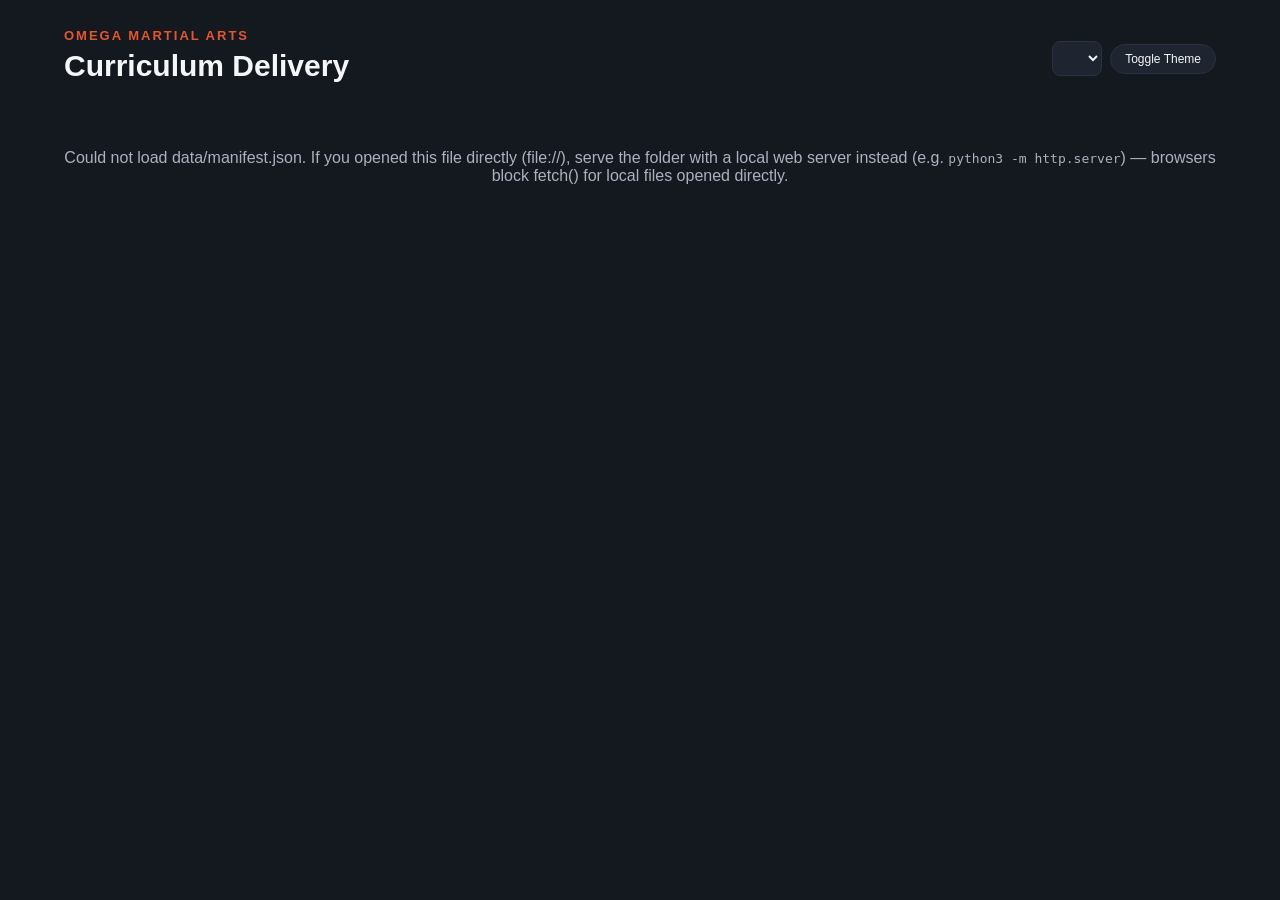
==== index.html @ 57986a1b "Add files via upload" ====
<!DOCTYPE html>
<html lang="en">
<head>
<meta charset="UTF-8">
<meta name="viewport" content="width=device-width, initial-scale=1.0">
<title>OMA Curriculum Delivery</title>
<link rel="stylesheet" href="styles.css">
</head>
<body>
<div class="wrap">
  <header>
    <div class="top-bar">
      <div>
        <div class="eyebrow">OMEGA MARTIAL ARTS</div>
        <h1 id="cycleTitle">Curriculum Delivery</h1>
      </div>
      <div style="display:flex; gap:8px; align-items:center;">
        <select class="curriculum-picker" id="curriculumPicker"></select>
        <button class="theme-toggle" onclick="toggleTheme()">Toggle Theme</button>
      </div>
    </div>
  </header>
  <main id="app">
    <div class="loading">Loading curriculum…</div>
  </main>
</div>
<script src="app.js"></script>
</body>
</html>
---- styles.css ----
:root {
  --bg: #14181F;
  --card: #1E2430;
  --card-alt: #252C3B;
  --primary-focus-bg: #3A2418;
  --accent: #E4572E;
  --accent-deep: #8C1B1B;
  --accent2: #3E8E7E;
  --text: #F5F6F8;
  --text-muted: #AAB2C0;
  --border: #2A3140;
  --cue-bg: #252C3B;
}
[data-theme="light"] {
  --bg: #FFFFFF;
  --card: #F4F5F7;
  --card-alt: #ECEEF2;
  --primary-focus-bg: #FBEAE3;
  --accent: #C7401F;
  --accent-deep: #8C1B1B;
  --accent2: #2C6E60;
  --text: #1B1F27;
  --text-muted: #5B6472;
  --border: #E2E5EA;
  --cue-bg: #ECEEF2;
}
* { box-sizing: border-box; }
body {
  margin: 0;
  font-family: Arial, Helvetica, sans-serif;
  background: var(--bg);
  color: var(--text);
  transition: background 0.2s, color 0.2s;
}
.wrap { max-width: 1200px; margin: 0 auto; padding: 28px 24px 60px; position: relative; }

header { margin-bottom: 20px; }
.eyebrow { color: var(--accent); font-weight: bold; letter-spacing: 2px; font-size: 13px; margin-bottom: 6px; }
h1 { font-size: 30px; margin: 0 0 6px; }
.subtitle { color: var(--text-muted); font-size: 15px; margin: 0 0 4px; }
.tagline { color: var(--text-muted); font-style: italic; font-size: 13px; margin: 0; }

.top-bar {
  display: flex; justify-content: space-between; align-items: center;
  gap: 12px; flex-wrap: wrap; margin-bottom: 8px;
}

.curriculum-picker {
  background: var(--card); border: 1px solid var(--border); color: var(--text);
  padding: 8px 14px; border-radius: 8px; font-size: 13px; font-weight: bold;
  cursor: pointer;
}

.theme-toggle {
  background: var(--card); border: 1px solid var(--border); color: var(--text);
  padding: 7px 14px; border-radius: 20px; font-size: 12px; cursor: pointer;
}

/* ---- Generic tab levels (cycle / week / class / day) ---- */
nav.tabs-underline {
  display: flex; flex-wrap: wrap; gap: 6px; margin: 20px 0 4px;
  border-bottom: 1px solid var(--border); padding-bottom: 0;
}
nav.tabs-underline button {
  background: none; border: none; color: var(--text-muted);
  padding: 10px 14px; font-size: 13.5px; font-weight: bold; cursor: pointer;
  border-bottom: 3px solid transparent; margin-bottom: -1px;
}
nav.tabs-underline button.active { color: var(--accent); border-bottom-color: var(--accent); }
nav.tabs-underline button:hover:not(.active) { color: var(--text); }
nav.tabs-underline button .theme-sub {
  display: block; font-size: 10px; font-weight: normal; color: var(--accent2);
}

nav.tabs-pill {
  display: flex; flex-wrap: wrap; gap: 8px; margin: 16px 0 20px;
}
nav.tabs-pill button {
  background: var(--card); border: 1px solid var(--border); color: var(--text-muted);
  padding: 8px 18px; font-size: 12.5px; font-weight: bold; cursor: pointer; border-radius: 6px;
}
nav.tabs-pill button.active { background: var(--accent); color: #fff; border-color: var(--accent); }

nav.tabs-pill.deep button.active { background: var(--accent-deep); border-color: var(--accent-deep); }

.cycle-heading { margin: 14px 0 4px; }
.cycle-heading .title { font-size: 20px; font-weight: bold; }
.cycle-heading .sub { color: var(--text-muted); font-size: 13px; margin-top: 2px; }

.day-label { font-size: 22px; font-weight: bold; margin: 4px 0 2px; }
.meta-line { color: var(--text-muted); font-size: 12.5px; margin-bottom: 16px; }
.meta-line b { color: var(--text); }
.meta-line .play { color: var(--accent); font-style: italic; }

/* ---- Advanced-cycle layout: 2-col grid ---- */
.grid { display: grid; grid-template-columns: 1fr 1.05fr; gap: 12px; }
@media (max-width: 800px) { .grid { grid-template-columns: 1fr; } }
.col { display: flex; flex-direction: column; gap: 10px; }

.section-box { background: var(--card); border-radius: 4px; padding: 14px 16px; }
.section-box.primary { background: var(--primary-focus-bg); }
.section-box .label { font-size: 12.5px; font-weight: bold; letter-spacing: 0.3px; color: var(--accent2); margin-bottom: 6px; }
.section-box.primary .label { color: var(--accent); }
.section-box ul { margin: 0; padding-left: 18px; font-size: 13px; line-height: 1.5; }
.section-box li { margin-bottom: 3px; }
.section-box .time { color: var(--text-muted); font-size: 10.5px; margin-top: 8px; }

.water-break {
  background: var(--accent2); color: #fff; border-radius: 4px;
  padding: 12px 16px; display: flex; justify-content: space-between; align-items: center;
}
.water-break .label { font-weight: bold; font-size: 13px; }
.water-break .time { font-size: 11.5px; opacity: 0.9; }

.band {
  grid-column: 1 / -1; background: var(--card-alt); border-radius: 4px; padding: 14px 16px;
  display: grid; grid-template-columns: 220px 1fr; gap: 10px; align-items: start; margin-top: 4px;
}
@media (max-width: 700px) { .band { grid-template-columns: 1fr; } }
.band .label { font-weight: bold; color: var(--accent2); font-size: 13px; }

.cue-box {
  grid-column: 1 / -1; background: var(--cue-bg); border-left: 3px solid var(--accent);
  border-radius: 4px; padding: 12px 16px; font-size: 13px; margin-top: 4px;
}

/* ---- Ascend layout: numbered blocks + overview table ---- */
.blocks { display: flex; flex-direction: column; gap: 10px; margin-bottom: 12px; }
.blocks .section-box { display: flex; gap: 14px; align-items: flex-start; }
.blocks .section-box .num {
  flex: 0 0 28px; height: 28px; border-radius: 50%; display: flex; align-items: center; justify-content: center;
  background: var(--accent-deep); color: #fff; font-weight: bold; font-size: 13px;
}
.blocks .section-box .content { flex: 1; }
.blocks .section-box .body { font-size: 13px; line-height: 1.5; margin-top: 4px; }

.cue-grid { display: grid; grid-template-columns: repeat(3, 1fr); gap: 10px; margin-top: 4px; }
@media (max-width: 800px) { .cue-grid { grid-template-columns: 1fr; } }
.cue-cell { background: var(--cue-bg); border-left: 3px solid var(--accent); border-radius: 4px; padding: 12px 14px; }
.cue-cell .label { font-size: 11px; font-weight: bold; color: var(--accent2); margin-bottom: 4px; }
.cue-cell .text { font-size: 13px; line-height: 1.4; }

table.overview-table { width: 100%; border-collapse: collapse; margin: 14px 0; font-size: 12.5px; }
table.overview-table th {
  text-align: left; color: var(--text-muted); font-size: 11px; letter-spacing: 0.3px;
  padding: 8px 10px; border-bottom: 1px solid var(--border);
}
table.overview-table td { padding: 8px 10px; border-bottom: 1px solid var(--border); vertical-align: top; }
table.overview-table .focus-cell { color: var(--accent2); font-weight: bold; }
table.overview-table .fightiq-cell { color: var(--text-muted); font-style: italic; }

.loading, .error { padding: 40px 0; text-align: center; color: var(--text-muted); }
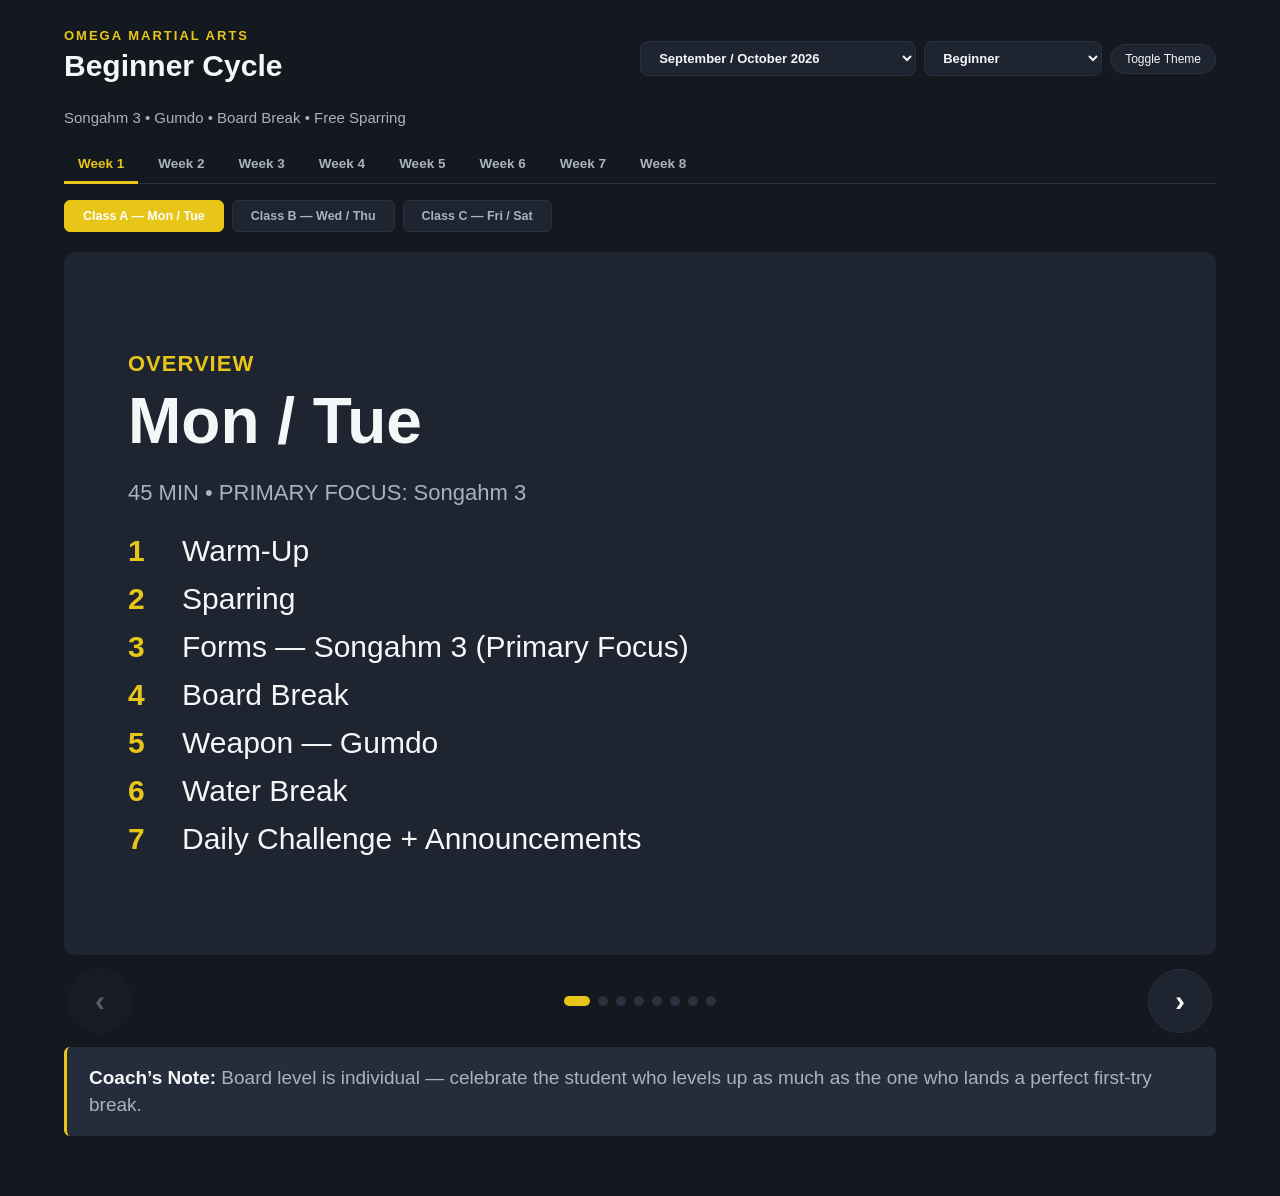
==== commit 0c423a48: "Add files via upload" ====
--- a/index.html
+++ b/index.html
@@ -2,8 +2,19 @@
 <html lang="en">
 <head>
 <meta charset="UTF-8">
-<meta name="viewport" content="width=device-width, initial-scale=1.0">
+<meta name="viewport" content="width=device-width, initial-scale=1.0, viewport-fit=cover, user-scalable=no">
 <title>OMA Curriculum Delivery</title>
+
+<!-- Kiosk / home-screen app behavior: launches full-screen with no browser chrome
+     when added to the home screen on a tablet, instead of opening as a regular tab. -->
+<link rel="manifest" href="app.webmanifest">
+<meta name="theme-color" content="#14181F">
+<meta name="mobile-web-app-capable" content="yes">
+<meta name="apple-mobile-web-app-capable" content="yes">
+<meta name="apple-mobile-web-app-status-bar-style" content="black-translucent">
+<meta name="apple-mobile-web-app-title" content="OMA Curriculum">
+<link rel="apple-touch-icon" href="icon-192.png">
+
 <link rel="stylesheet" href="styles.css">
 </head>
 <body>
@@ -14,8 +25,9 @@
         <div class="eyebrow">OMEGA MARTIAL ARTS</div>
         <h1 id="cycleTitle">Curriculum Delivery</h1>
       </div>
-      <div style="display:flex; gap:8px; align-items:center;">
-        <select class="curriculum-picker" id="curriculumPicker"></select>
+      <div style="display:flex; gap:8px; align-items:center; flex-wrap: wrap;">
+        <select class="curriculum-picker" id="cyclePicker"></select>
+        <select class="curriculum-picker" id="planPicker"></select>
         <button class="theme-toggle" onclick="toggleTheme()">Toggle Theme</button>
       </div>
     </div>
--- a/styles.css
+++ b/styles.css
@@ -150,3 +150,107 @@
 table.overview-table .fightiq-cell { color: var(--text-muted); font-style: italic; }
 
 .loading, .error { padding: 40px 0; text-align: center; color: var(--text-muted); }
+
+/* =========================================================
+   SLIDE DECK — tap/swipe-through class delivery view.
+   Large, distance-legible type: sized with clamp() so it scales up on
+   bigger tablets but never drops below a floor readable from 6-10 ft away.
+   ========================================================= */
+.slidedeck { display: flex; flex-direction: column; gap: 0; }
+
+.slide-viewport {
+  overflow: hidden;
+  border-radius: 10px;
+  background: var(--card);
+  touch-action: pan-y;
+}
+.slide-track {
+  display: flex;
+  transition: transform 0.28s ease;
+}
+.slide {
+  flex: 0 0 100%;
+  min-width: 100%;
+  box-sizing: border-box;
+  padding: clamp(24px, 4vw, 56px) clamp(20px, 5vw, 64px);
+  min-height: clamp(360px, 60vh, 640px);
+  display: flex;
+  flex-direction: column;
+  justify-content: center;
+}
+
+.slide-kicker {
+  font-size: clamp(16px, 2vw, 22px);
+  font-weight: bold;
+  letter-spacing: 1px;
+  color: var(--accent);
+  text-transform: uppercase;
+  margin-bottom: 10px;
+}
+.slide-title {
+  font-size: clamp(34px, 5.5vw, 64px);
+  font-weight: bold;
+  line-height: 1.08;
+  margin-bottom: clamp(12px, 2vw, 24px);
+}
+.slide-time {
+  font-size: clamp(16px, 2vw, 22px);
+  color: var(--text-muted);
+  margin-bottom: clamp(14px, 2.5vw, 28px);
+}
+.slide ul.slide-list {
+  margin: 0; padding: 0; list-style: none;
+  display: flex; flex-direction: column; gap: clamp(10px, 1.6vw, 18px);
+}
+.slide ul.slide-list li {
+  font-size: clamp(22px, 3.2vw, 36px);
+  line-height: 1.3;
+  padding-left: clamp(28px, 3vw, 40px);
+  position: relative;
+}
+.slide ul.slide-list li::before {
+  content: '●';
+  position: absolute; left: 0; top: 0.08em;
+  color: var(--accent2);
+  font-size: 0.55em;
+}
+.slide ul.slide-list li b { color: var(--accent2); font-weight: bold; }
+
+.slide.slide-overview .toc { margin: 0; padding: 0; list-style: none; display: flex; flex-direction: column; gap: clamp(8px, 1.4vw, 14px); }
+.slide.slide-overview .toc li {
+  font-size: clamp(20px, 2.8vw, 30px);
+  display: flex; align-items: baseline; gap: 12px;
+}
+.slide.slide-overview .toc .n {
+  color: var(--accent); font-weight: bold; min-width: 1.4em;
+}
+
+.slide.slide-waterbreak { align-items: center; text-align: center; }
+.slide.slide-waterbreak .wb-icon { font-size: clamp(48px, 8vw, 96px); margin-bottom: 8px; }
+.slide.slide-waterbreak .slide-title { color: var(--accent2); }
+
+.slide-nav-row {
+  display: flex; align-items: center; justify-content: space-between;
+  gap: 12px; padding: 14px 4px 4px;
+}
+.slide-nav-btn {
+  background: var(--card); border: 1px solid var(--border); color: var(--text);
+  font-size: clamp(20px, 3vw, 30px); font-weight: bold;
+  width: clamp(48px, 7vw, 64px); height: clamp(48px, 7vw, 64px);
+  border-radius: 50%; cursor: pointer; flex: 0 0 auto;
+  display: flex; align-items: center; justify-content: center;
+}
+.slide-nav-btn:disabled { opacity: 0.3; cursor: default; }
+.slide-dots { display: flex; gap: 8px; flex-wrap: wrap; justify-content: center; }
+.slide-dots .dot {
+  width: 10px; height: 10px; border-radius: 50%; background: var(--border);
+  cursor: pointer; border: none; padding: 0;
+}
+.slide-dots .dot.active { background: var(--accent); width: 26px; border-radius: 6px; }
+
+.slide-footer {
+  margin-top: 10px; background: var(--cue-bg); border-left: 3px solid var(--accent);
+  border-radius: 6px; padding: clamp(12px, 2vw, 18px) clamp(16px, 2.5vw, 22px);
+  font-size: clamp(15px, 1.8vw, 19px); line-height: 1.4; color: var(--text-muted);
+}
+.slide-footer b { color: var(--text); }
